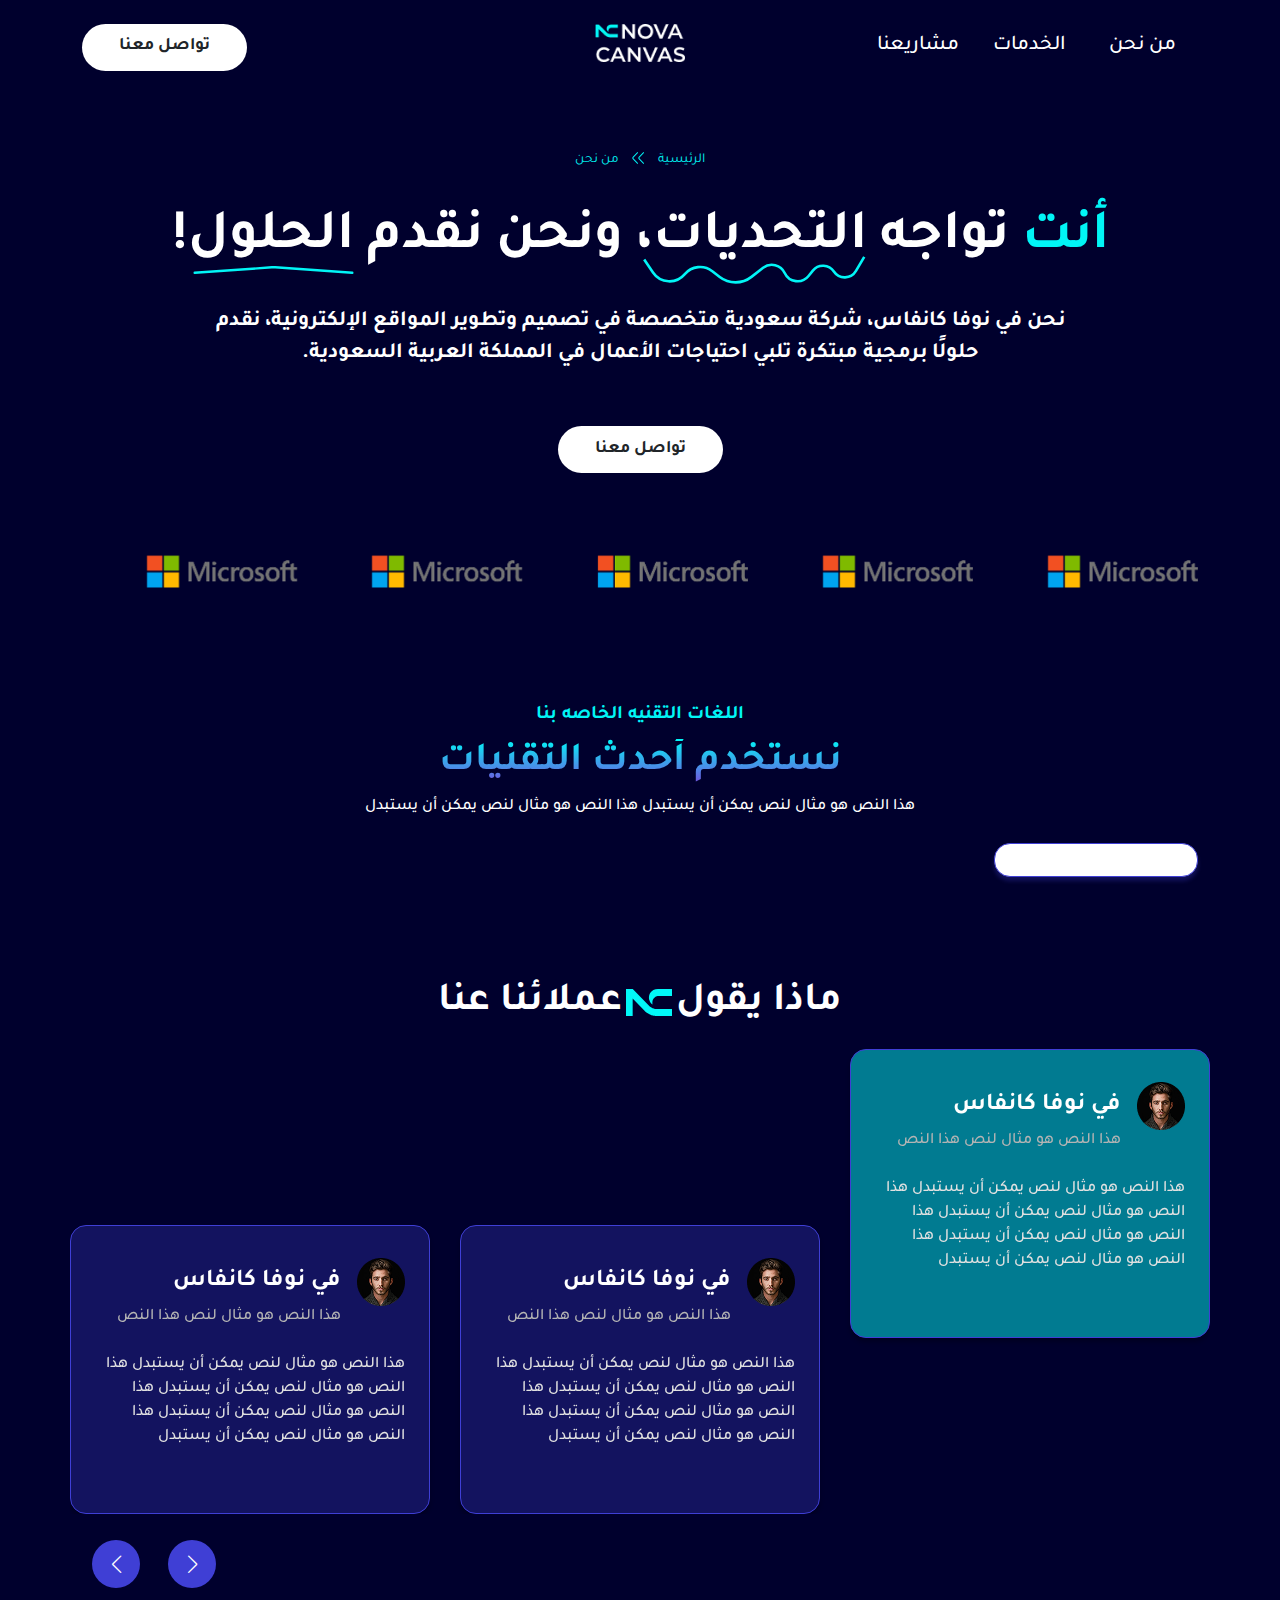
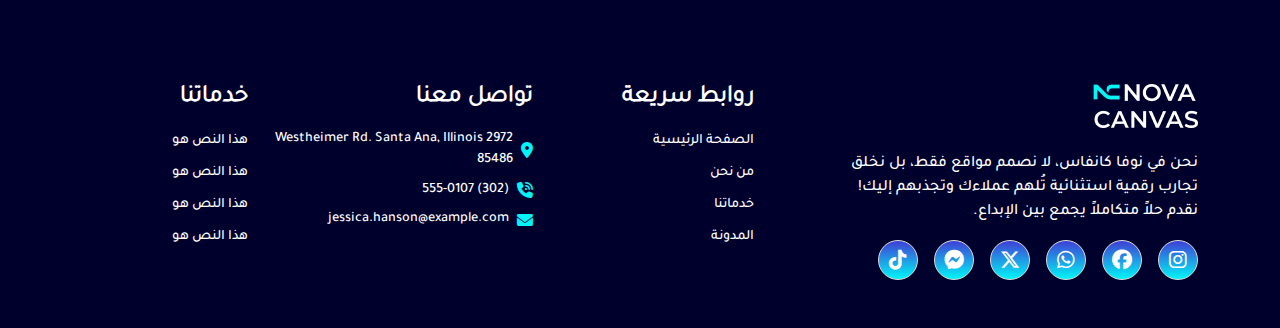
==== about.html @ 85c9d296 "home" ====
<!DOCTYPE html>
<!-- <html lang="ar" dir="ltr"> -->
<html lang="ar" dir="rtl">
<head>
    <!-- meta tag -->
    <meta charset="utf-8">
    <title>Nova Landing Page</title>
    <meta name="description" content="">
    <!-- responsive tag -->
    <meta http-equiv="x-ua-compatible" content="ie=edge">
    <meta name="viewport" content="width=device-width, initial-scale=1">
    <!-- favicon -->
    <link rel="apple-touch-icon" href="assets/image/fav/nova.png">
    <link rel="shortcut icon" type="image/x-icon" href="assets/image/fav/nova.png">
    <!-- bootstrap v5.3.3 css -->
    <!-- <link rel="stylesheet" type="text/css" href="assets/bootstrap/css/bootstrap.min.css"> -->
    <link rel="stylesheet" type="text/css" href="assets/bootstrap/css/bootstrap.rtl.min.css">
    <!-- AOS animation css -->
    <link rel="stylesheet" type="text/css" href="assets/AOS/aos.css">
    <!--Font-awesome-->
    <link rel="stylesheet" href="https://cdnjs.cloudflare.com/ajax/libs/font-awesome/6.4.2/css/all.min.css" />
    <!-- Swiper Slider css -->
    <link rel="stylesheet" type="text/css" href="assets/swiper/css/swiper-bundle.min.css">
    <!-- style css -->
    <link rel="stylesheet" type="text/css" href="assets/sass/general.css">
    <script src="assets/js/gsap.min.js"></script>
    <!--[if lt IE 9]>
            <script src="https://oss.maxcdn.com/html5shiv/3.7.2/html5shiv.min.js"></script>
            <script src="https://oss.maxcdn.com/respond/1.4.2/respond.min.js"></script>
    <![endif]-->
</head>
<body id="vertical">
    <!-- ============================================================== -->
    <!-- Header -->
    <!-- ============================================================== -->
    <header>
        <div class="container">
            <div class="row">
                <div class="col-lg col-2">
                    <nav>
                        <ul class="nav-links d-flex align-items-center gap-3">
                            <li class="position-relative">
                                <a href="about.html" class="btn hover-button p-0">
                                    <span class="top content">من نحن</span>
                                    <span class="bottom content">من نحن</span>
                                </a>
                            </li>
                            <li class="position-relative">
                                <a href="#" class="btn hover-button p-0">
                                    <span class="top content">الخدمات</span>
                                    <span class="bottom content">الخدمات</span>
                                </a>
                            </li>
                            <li class="position-relative">
                                <a href="#" class="btn hover-button p-0">
                                    <span class="top content">مشاريعنا</span>
                                    <span class="bottom content">مشاريعنا</span>
                                </a>
                            </li>
                            <li class="position-relative d-lg-none d-sm-block">
                                <a href="#" class="contact-link text-white">
                                    <span>تواصل معنا</span>
                                </a>
                            </li>
                        </ul>
                        <div class="menu-toggle">&#9776;</div>
                    </nav>
                </div>
                <div class="col-lg col-10 d-flex header-logo-part">
                    <div class="logo">
                        <a href="index.html">
                            <img width="90px" src="assets/image/logo/logo.webp" alt="logo" />
                        </a>
                    </div>
                </div>
                <div class="col-lg d-lg-flex d-none  justify-content-end">
                    <button class="btn btn-contact-btn border-0 d-flex align-items-center justify-content-center gap-2">
                        <span>تواصل معنا</span>
                        <img width="24px" src="assets/image/icon/Arrow left-circle.svg" alt="icon" />
                    </button>
                </div>
            </div>
        </div>
    </header>
    <!-- ============================================================== -->
    <!-- Breadcrumb -->
    <!-- ============================================================== -->
    <section  class="breadcrumb-section">
      <div class="container">
        <ol class="breadcrumb justify-content-center">
            <li class="breadcrumb-item"><a class="text-secondary" href="index.html">الرئيسية</a></li>
            <li class="breadcrumb-item text-secondary active" aria-current="page">من نحن</li>
          </ol>
      </div>
    </section>
    <!-- ============================================================== -->
    <!-- About Banner -->
    <!-- ============================================================== -->
    <section class="about-banner">
        <div class="container">
            <div class="row justify-content-center">
                <div class="col-lg-12 col-md-12">
                    <div class="about-banner-text d-flex flex-column align-items-center justify-content-center text-center  py-3" data-aos="fade-up">
                        <h1><span class="text-secondary">أنت</span> تواجه <span class="challenges position-relative pb-4">التحديات،</span> ونحن نقدم <span class="solutions position-relative pb-4">الحلول</span>!</h1>
                        <p>
                            نحن في نوفا كانفاس، شركة سعودية متخصصة في تصميم وتطوير المواقع الإلكترونية، نقدم حلولًا برمجية مبتكرة تلبي احتياجات الأعمال في المملكة العربية السعودية.
                        </p>
                        <button class="btn btn-contact-btn border-0 d-flex align-items-center justify-content-center gap-2 mt-4">
                            <span>تواصل معنا</span>
                            <img width="24px" src="assets/image/icon/Arrow left-circle.svg" alt="icon" />
                        </button>
                    </div>
                </div>
            </div>
        </div>
    </section>
    <!-- ============================================================== -->
    <!-- Brands -->
    <!-- ============================================================== -->
    <section class="brands-section py-5">
        <div class="container">
            <!-- Swiper -->
            <div class="swiper mySwiper brands">
                <div class="swiper-wrapper">
                    <div class="swiper-slide">
                        <div class="brand-box d-flex align-items-center justify-content-center">
                            <img class="img-fluid w-100" src="assets/image/brand/brand.png" alt="image" />
                        </div>
                    </div>
                    <!---->
                    <div class="swiper-slide">
                        <div class="brand-box d-flex align-items-center justify-content-center">
                            <img class="img-fluid w-100" src="assets/image/brand/brand.png" alt="image" />
                        </div>
                    </div>
                    <!---->
                    <div class="swiper-slide">
                        <div class="brand-box d-flex align-items-center justify-content-center">
                            <img class="img-fluid w-100" src="assets/image/brand/brand.png" alt="image" />
                        </div>
                    </div>
                    <!---->
                    <div class="swiper-slide">
                        <div class="brand-box d-flex align-items-center justify-content-center">
                            <img class="img-fluid w-100" src="assets/image/brand/brand.png" alt="image" />
                        </div>
                    </div>
                    <!---->
                    <div class="swiper-slide">
                        <div class="brand-box d-flex align-items-center justify-content-center">
                            <img class="img-fluid w-100" src="assets/image/brand/brand.png" alt="image" />
                        </div>
                    </div>
                    <!---->
                    <div class="swiper-slide">
                        <div class="brand-box d-flex align-items-center justify-content-center">
                            <img class="img-fluid w-100" src="assets/image/brand/brand.png" alt="image" />
                        </div>
                    </div>
                    <!---->
                    <div class="swiper-slide">
                        <div class="brand-box d-flex align-items-center justify-content-center">
                            <img class="img-fluid w-100" src="assets/image/brand/brand.png" alt="image" />
                        </div>
                    </div>
                    <!---->
                </div>
            </div>
        </div>
    </section>
    
    <!-- ============================================================== -->
    <!-- Technical Skills -->
    <!-- ============================================================== -->
    <section class="technical-skills py-5">
        <div class="container">
            <div class="technical-skills-title d-flex flex-column align-items-center row-gap-2 mb-4">
                <span class="d-block">اللغات التقنيه الخاصه بنا</span>
                <h2 class="titel-section">نستخدم أحدث التقنيات</h2>
                <p>هذا النص هو مثال لنص يمكن أن يستبدل هذا النص هو مثال لنص يمكن أن يستبدل </p>
            </div>
            <div class="row row-cols-1 row-cols-sm-2 row-cols-md-4 row-cols-lg-5">
                <div class="col">
                    <div class="technical-skills-box d-flex align-items-center justify-content-center bg-white">

                    </div>
                </div>
            </div>
        </div>
    </section>
    <!-- ============================================================== -->
    <!--Customer Reviews -->
    <!-- ============================================================== -->
    <section class="customer-reviews py-5">
        <div class="container">
            <div class="row mb-3">
                <div class="titel d-flex flex-wrap align-items-center justify-content-center gap-1">
                    <span>ماذا يقول</span>
                    <img width="46px" src="assets/image/icon/icon-title.svg" alt="icon" />
                    <span>عملائنا عنا</span>
                </div>
            </div>
            <div class="row">
                <!-- Swiper -->
                <div class="swiper mySwiper customerSwiper">
                    <div class="swiper-wrapper">
                        <div class="swiper-slide">
                            <div class="customer-reviews-card">
                                <div class="card-header d-flex flex-wrap align-items-baseline gap-3 mb-4">
                                    <div class="card-header-image">
                                        <img width="100%" src="assets/image/img/client.png" alt="image" />
                                    </div>
                                    <div class="card-header-text d-flex flex-column row-gap-2">
                                        <h5>في نوفا كانفاس</h5>
                                        <p>هذا النص هو مثال لنص هذا النص </p>
                                    </div>
                                </div>
                                <div class="card-body">
                                    <p>
                                        هذا النص هو مثال لنص يمكن أن يستبدل هذا النص هو مثال لنص يمكن أن يستبدل هذا النص
                                        هو مثال
                                        لنص يمكن أن يستبدل هذا النص هو مثال لنص يمكن أن يستبدل
                                    </p>
                                </div>
                            </div>
                        </div>
                        <!---->
                        <div class="swiper-slide">
                            <div class="customer-reviews-card">
                                <div class="card-header d-flex flex-wrap align-items-baseline gap-3 mb-4">
                                    <div class="card-header-image">
                                        <img width="100%" src="assets/image/img/client.png" alt="image" />
                                    </div>
                                    <div class="card-header-text d-flex flex-column row-gap-2">
                                        <h5>في نوفا كانفاس</h5>
                                        <p>هذا النص هو مثال لنص هذا النص </p>
                                    </div>
                                </div>
                                <div class="card-body">
                                    <p>
                                        هذا النص هو مثال لنص يمكن أن يستبدل هذا النص هو مثال لنص يمكن أن يستبدل هذا النص
                                        هو مثال
                                        لنص يمكن أن يستبدل هذا النص هو مثال لنص يمكن أن يستبدل
                                    </p>
                                </div>
                            </div>
                        </div>
                        <!---->
                        <div class="swiper-slide">
                            <div class="customer-reviews-card">
                                <div class="card-header d-flex flex-wrap align-items-baseline gap-3 mb-4">
                                    <div class="card-header-image">
                                        <img width="100%" src="assets/image/img/client.png" alt="image" />
                                    </div>
                                    <div class="card-header-text d-flex flex-column row-gap-2">
                                        <h5>في نوفا كانفاس</h5>
                                        <p>هذا النص هو مثال لنص هذا النص </p>
                                    </div>
                                </div>
                                <div class="card-body">
                                    <p>
                                        هذا النص هو مثال لنص يمكن أن يستبدل هذا النص هو مثال لنص يمكن أن يستبدل هذا النص
                                        هو مثال
                                        لنص يمكن أن يستبدل هذا النص هو مثال لنص يمكن أن يستبدل
                                    </p>
                                </div>
                            </div>
                        </div>
                        <!---->
                        <div class="swiper-slide">
                            <div class="customer-reviews-card">
                                <div class="card-header d-flex flex-wrap align-items-baseline gap-3 mb-4">
                                    <div class="card-header-image">
                                        <img width="100%" src="assets/image/img/client.png" alt="image" />
                                    </div>
                                    <div class="card-header-text d-flex flex-column row-gap-2">
                                        <h5>في نوفا كانفاس</h5>
                                        <p>هذا النص هو مثال لنص هذا النص </p>
                                    </div>
                                </div>
                                <div class="card-body">
                                    <p>
                                        هذا النص هو مثال لنص يمكن أن يستبدل هذا النص هو مثال لنص يمكن أن يستبدل هذا النص
                                        هو مثال
                                        لنص يمكن أن يستبدل هذا النص هو مثال لنص يمكن أن يستبدل
                                    </p>
                                </div>
                            </div>
                        </div>
                        <!---->
                    </div>
                </div>
            </div>
            <div class="arrow-slider d-flex align-items-center justify-content-end gap-5 mt-5">
                <div
                    class="swiper-button-next swiper-btn position-relative d-flex align-items-center justify-content-center">
                </div>
                <div
                    class="swiper-button-prev swiper-btn position-relative d-flex align-items-center justify-content-center">
                </div>
            </div>
        </div>
    </section>
    <!-- ============================================================== -->
    <!--Footer -->
    <!-- ============================================================== -->
    <footer class="py-5">
        <div class="container">
            <div class="row row-gap-4">
                <div class="col-lg-4 col-md-6">
                    <div class="footer-description">
                        <a href="index.html" class="d-block mb-4">
                            <img src="assets/image/logo/logo.webp" alt="image" />
                        </a>
                        <p class="mb-3">
                            نحن في نوفا كانفاس، لا نصمم مواقع فقط، بل نخلق تجارب رقمية استثنائية تُلهم عملاءك وتجذبهم
                            إليك! نقدم حلاً متكاملاً يجمع بين الإبداع.
                        </p>
                        <ul class="social-links d-flex flex-wrap align-items-center gap-3">
                            <li>
                                <a href="#" class="d-flex align-items-center justify-content-center text-white">
                                    <i class="fa-brands fa-instagram"></i>
                                </a>
                            </li>
                            <li>
                                <a href="#" class="d-flex align-items-center justify-content-center text-white">
                                    <i class="fa-brands fa-facebook"></i>
                                </a>
                            </li>
                            <li>
                                <a href="#" class="d-flex align-items-center justify-content-center text-white">
                                    <i class="fa-brands fa-whatsapp"></i>
                                </a>
                            </li>
                            <li>
                                <a href="#" class="d-flex align-items-center justify-content-center text-white">
                                    <i class="fa-brands fa-x-twitter"></i>
                                </a>
                            </li>
                            <li>
                                <a href="#" class="d-flex align-items-center justify-content-center text-white">
                                    <i class="fa-brands fa-facebook-messenger"></i>
                                </a>
                            </li>
                            <li>
                                <a href="#" class="d-flex align-items-center justify-content-center text-white">
                                    <i class="fa-brands fa-tiktok"></i>
                                </a>
                            </li>
                        </ul>
                    </div>
                </div>
                <!---->
                <div class="col-lg-3 col-md-6 d-flex justify-content-lg-center">
                    <div class="footer-link">
                        <h4 class="footer-title mb-3">روابط سريعة</h4>
                        <ul class="list-link d-flex flex-column row-gap-2">
                            <li>
                                <a href="#">الصفحة الرئيسية</a>
                            </li>
                            <li>
                                <a href="#">من نحن</a>
                            </li>
                            <li>
                                <a href="#">خدماتنا</a>
                            </li>
                            <li>
                                <a href="#">المدونة</a>
                            </li>
                        </ul>
                    </div>
                </div>
                <!---->
                <div class="col-lg-3 col-md-6 d-flex">
                    <div class="footer-link">
                        <h4 class="footer-title mb-3">تواصل معنا</h4>
                        <ul class="list-link d-flex flex-column row-gap-2">
                            <li>
                                <a href="#" class="d-flex align-items-center gap-2">
                                    <i class="fa-solid fa-location-dot"></i>
                                    <span>2972 Westheimer Rd. Santa Ana, Illinois 85486 </span>
                                </a>
                            </li>
                            <li>
                                <a href="#" class="d-flex align-items-center gap-2">
                                    <i class="fa-solid fa-phone-volume"></i>
                                    <span>(302) 555-0107</span>
                                </a>
                            </li>
                            <li>
                                <a href="#" class="d-flex align-items-center gap-2">
                                    <i class="fa-solid fa-envelope"></i>
                                    <span>jessica.hanson@example.com</span>
                                </a>
                            </li>
                        </ul>
                    </div>
                </div>
                <!---->
                <div class="col-lg-2 col-md-6 d-flex">
                    <div class="footer-link">
                        <h4 class="footer-title mb-3">خدماتنا</h4>
                        <ul class="list-link d-flex flex-column row-gap-2">
                            <li>
                                <a href="#">هذا النص هو</a>
                            </li>
                            <li>
                                <a href="#">هذا النص هو</a>
                            </li>
                            <li>
                                <a href="#">هذا النص هو</a>
                            </li>
                            <li>
                                <a href="#">هذا النص هو</a>
                            </li>
                        </ul>
                    </div>
                </div>
            </div>
        </div>
    </footer>
    <!-- ============================================================== -->
    <!-- back-to-top -->
    <!-- ============================================================== -->
    <button class="back-to-top p-0 m-0" type="button"></button>
    <script src="assets/bootstrap/js/bootstrap.bundle.min.js"></script>
    <script src="https://cdnjs.cloudflare.com/ajax/libs/popper.js/1.14.3/umd/popper.min.js"></script>
    <!--JQuery Js-->
    <script src="assets/jq/jQuery.js"></script>
    <!-- AOS JS -->
    <script src="assets/AOS/aos.js"></script>
    <!--ScrollTrigger-->
    <script src="assets/js/ScrollTrigger.min.js"></script>
    <!--lenis-->
    <script src="assets/js/lenis.js"></script>
    <script src="assets/js/imagesloaded.pkgd.min.js"></script>
    <script src="assets/js/script_lenis.js"></script>
    <!-- Swiper JS -->
    <script src="assets/swiper/js/swiper.min.js"></script>
    <!--Main Js-->
    <script src="assets/js/main.js"></script>
</body>

</html>
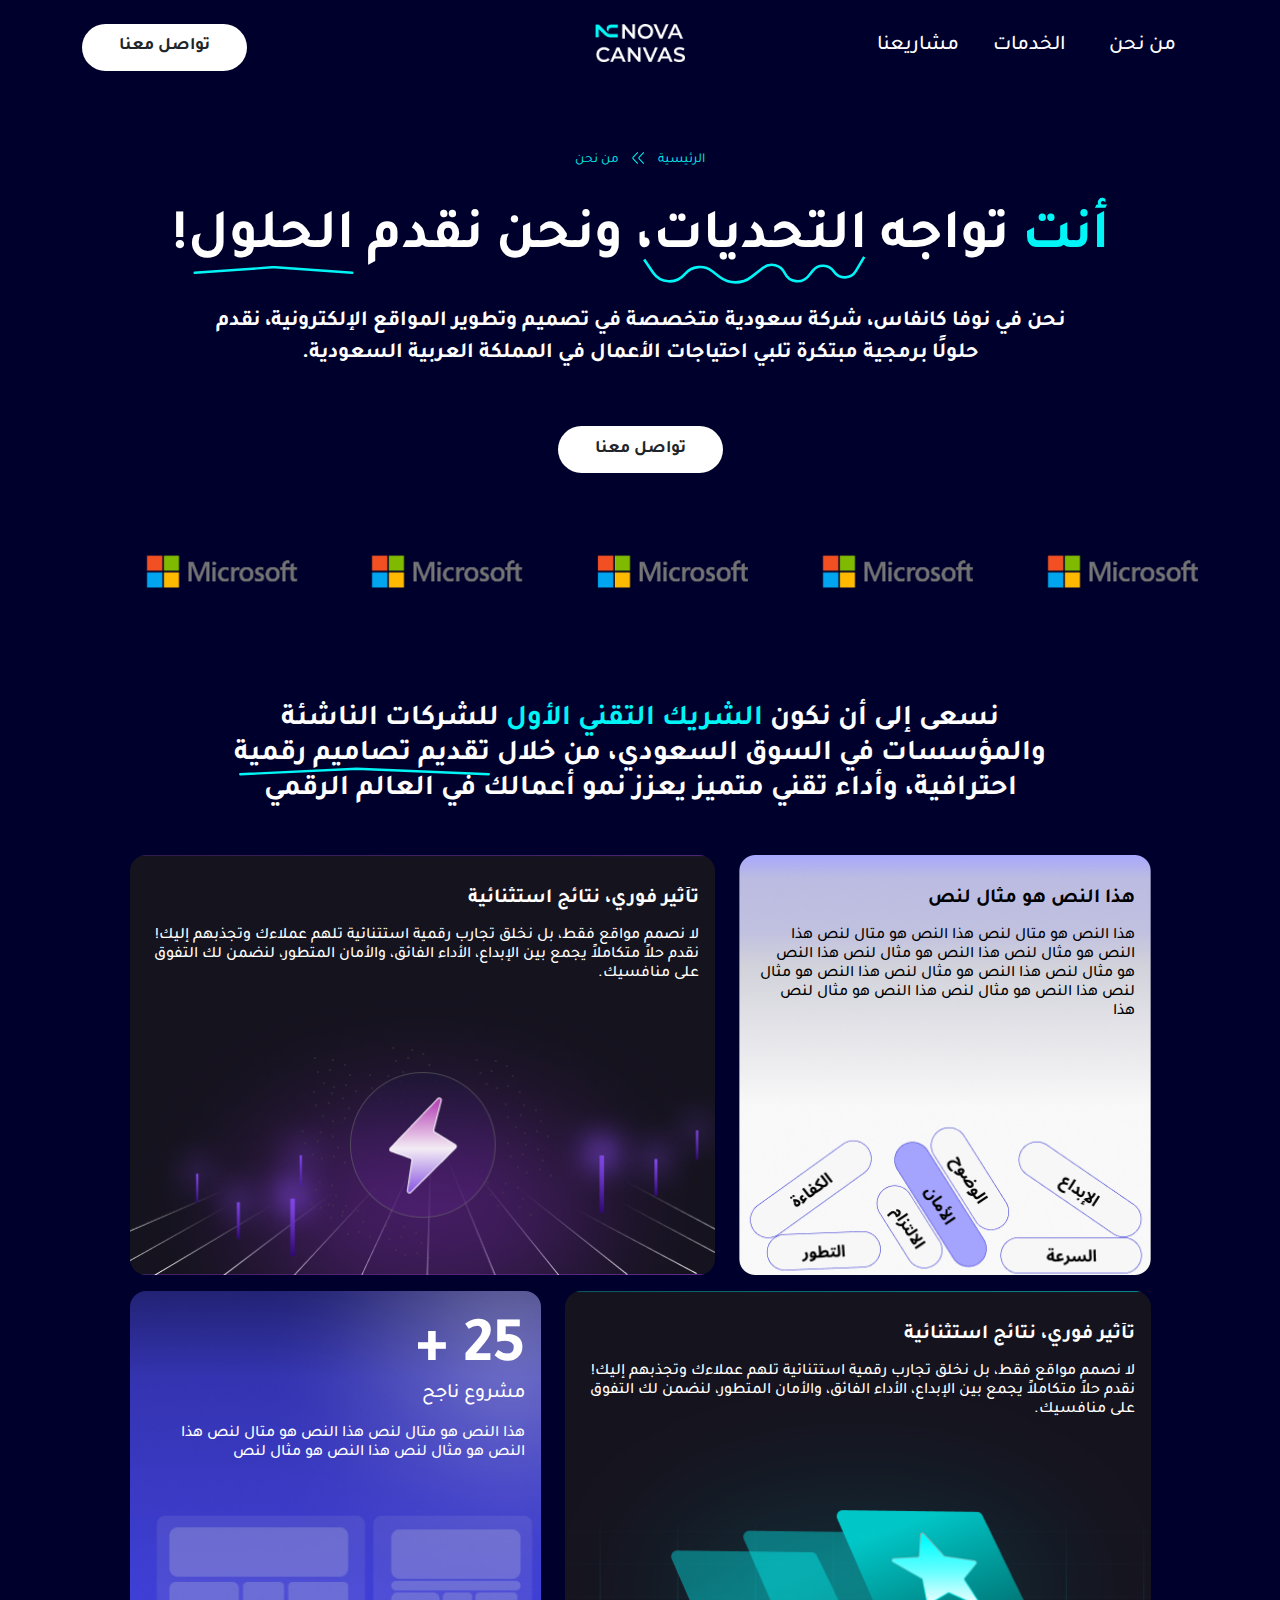
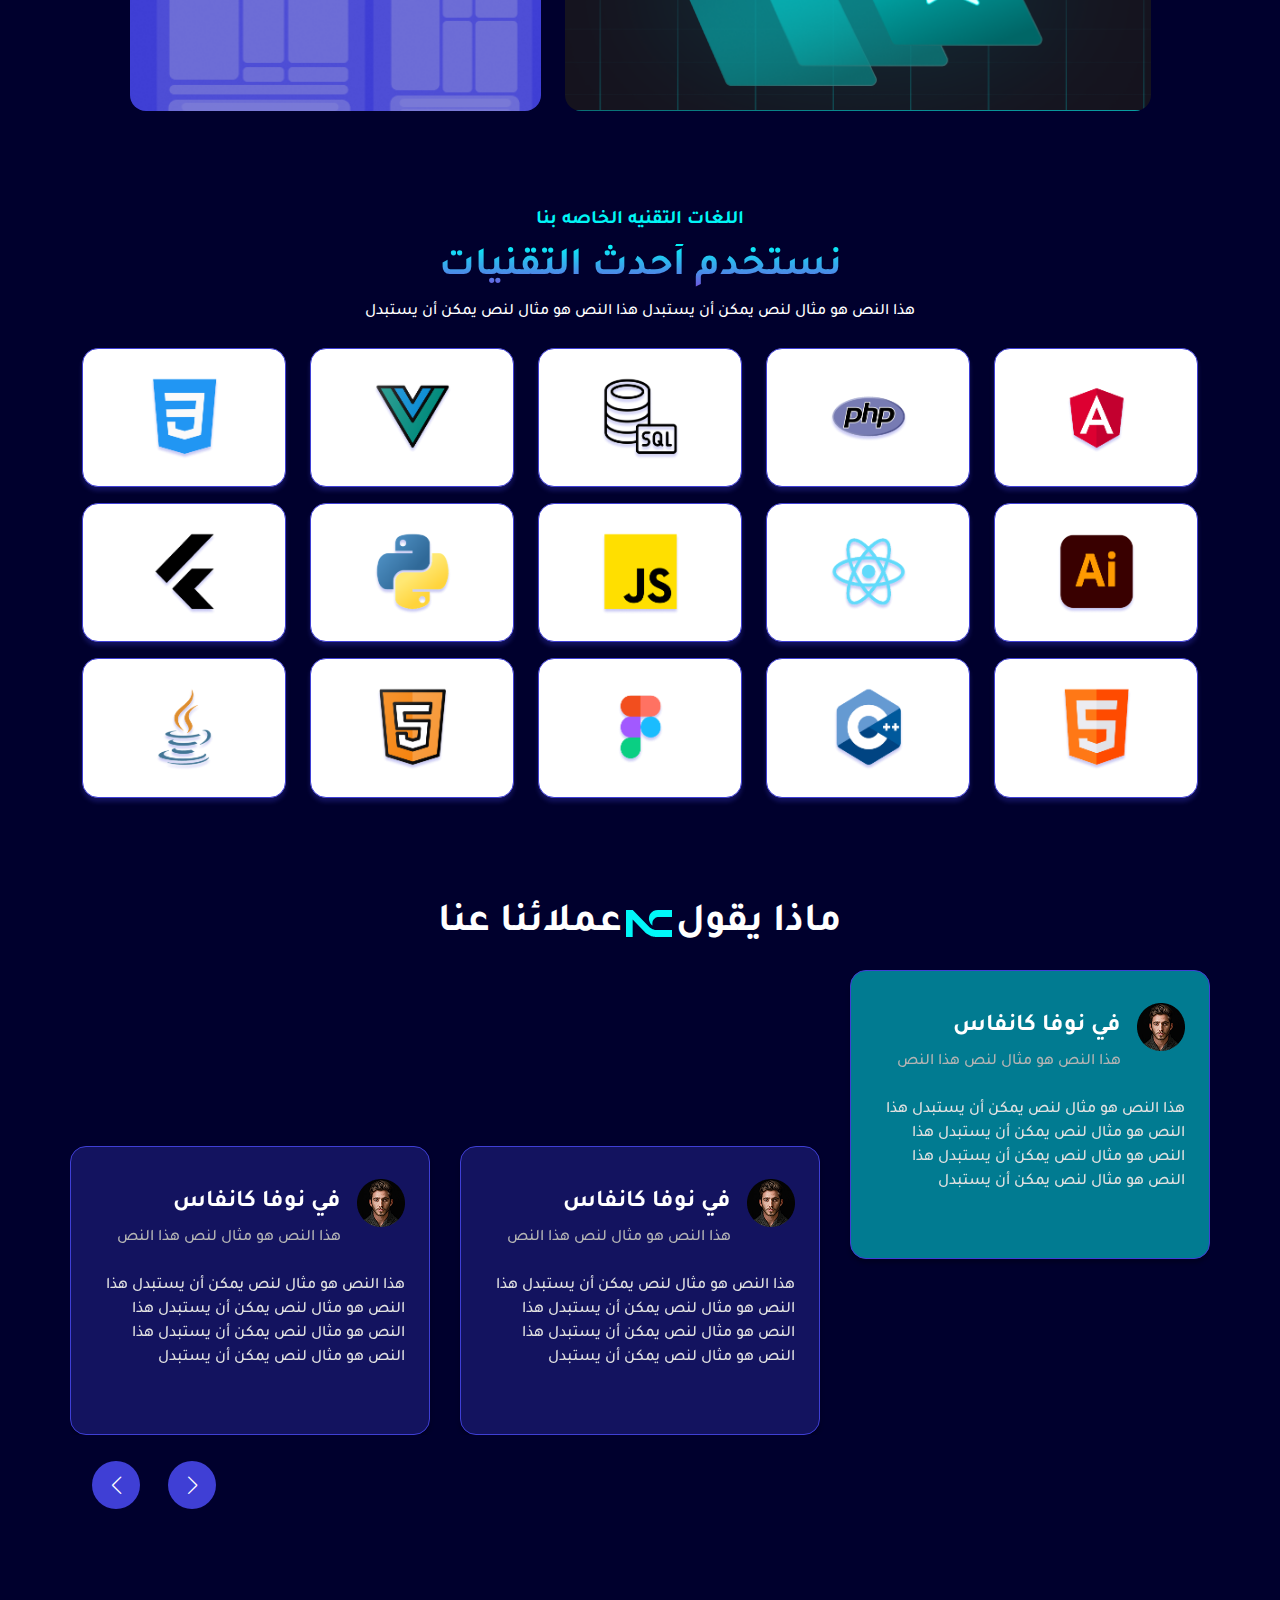
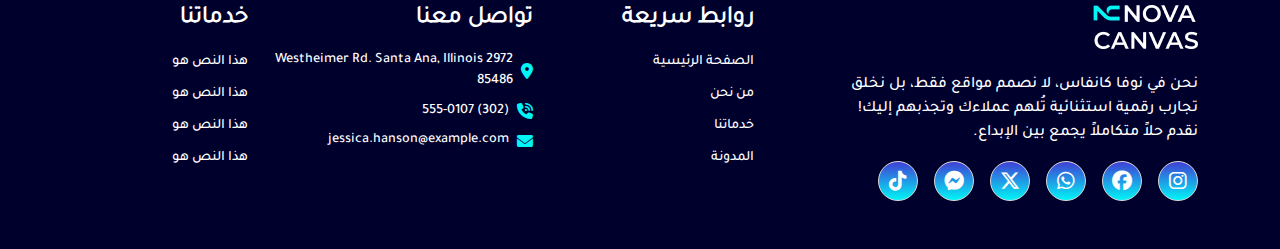
==== commit e255da55: "about" ====
--- a/about.html
+++ b/about.html
@@ -168,7 +168,65 @@
             </div>
         </div>
     </section>
-    
+    <!-- ============================================================== -->
+    <!-- Tech Partner -->
+    <!-- ============================================================== -->
+    <section class="tech-partner py-5">
+        <div class="container">
+            <div class="row justify-content-center">
+                <div class="col-lg-9 col-md-12">
+                    <h3 class="text-center tech-partner-title">نسعى إلى أن نكون <span class="text-secondary">الشريك التقني الأول</span> للشركات الناشئة والمؤسسات في السوق السعودي، من خلال <span class="position-relative title-line pb-4">تقديم تصاميم رقمية</span> احترافية، وأداء تقني متميز يعزز نمو أعمالك في العالم الرقمي</h3>
+                </div>
+            </div>
+            <div class="row justify-content-center">
+                <div class="col-lg-11">
+                    <div class="row row-gap-3">
+                        <div class="col-lg-5 col-md-5">
+                            <div class="tech-partner-card h-100"
+                            style="background: url(assets/image/img/text-bg.png);">
+                                <h4 class="mb-3 text-black">هذا النص هو مثال لنص </h4>
+                                <p class="text-black">
+                                    هذا النص هو مثال لنص هذا النص هو مثال لنص هذا النص هو مثال لنص هذا النص هو مثال لنص هذا النص هو مثال لنص هذا النص هو مثال لنص هذا النص هو مثال لنص هذا النص هو مثال لنص هذا النص هو مثال لنص هذا 
+                                </p>
+                            </div>
+                        </div>
+                        <div class="col-lg-7 col-md-7">
+                            <div class="tech-partner-card h-100"
+                            style="background: url(assets/image/img/circle-frame.png);">
+                                <h4 class="mb-3 text-white">تأثير فوري، نتائج استثنائية</h4>
+                                <p class="text-white">
+                                    لا نصمم مواقع فقط، بل نخلق تجارب رقمية استثنائية تُلهم عملاءك وتجذبهم إليك! نقدم حلاً متكاملاً يجمع بين الإبداع، الأداء الفائق، والأمان المتطور، لنضمن لك التفوق على منافسيك.
+                                </p>
+                            </div>
+                        </div>
+                        <div class="col-lg-7 col-md-7">
+                            <div class="tech-partner-card h-100"
+                            style="background: url(assets/image/img/star-bg.png);">
+                                <h4 class="mb-3 text-white">تأثير فوري، نتائج استثنائية</h4>
+                                <p class="text-white">
+                                    لا نصمم مواقع فقط، بل نخلق تجارب رقمية استثنائية تُلهم عملاءك وتجذبهم إليك! نقدم حلاً متكاملاً يجمع بين الإبداع، الأداء الفائق، والأمان المتطور، لنضمن لك التفوق على منافسيك.
+                                </p>
+                            </div>
+                        </div>
+                        <div class="col-lg-5 col-md-5">
+                            <div class="tech-partner-card h-100"
+                            style="background: url(assets/image/img/bulding.png);">
+                                <div class="mb-3">
+                                    <h3>
+                                         25 +
+                                    </h3>
+                                    <span>مشروع ناجح</span>
+                                </div>
+                                <p class="text-white">
+                                    هذا النص هو مثال لنص هذا النص هو مثال لنص هذا النص هو مثال لنص هذا النص هو مثال لنص 
+                                </p>
+                            </div>
+                        </div>
+                    </div>
+                </div>
+            </div>
+        </div>
+    </section>
     <!-- ============================================================== -->
     <!-- Technical Skills -->
     <!-- ============================================================== -->
@@ -179,10 +237,80 @@
                 <h2 class="titel-section">نستخدم أحدث التقنيات</h2>
                 <p>هذا النص هو مثال لنص يمكن أن يستبدل هذا النص هو مثال لنص يمكن أن يستبدل </p>
             </div>
-            <div class="row row-cols-1 row-cols-sm-2 row-cols-md-4 row-cols-lg-5">
-                <div class="col">
-                    <div class="technical-skills-box d-flex align-items-center justify-content-center bg-white">
-
+            <div class="row row-gap-3 row-cols-2 row-cols-xs-2 row-cols-sm-2 row-cols-md-4 row-cols-lg-5">
+                <div class="col">
+                    <div class="technical-skills-box d-flex align-items-center justify-content-center bg-white">
+                        <img width="140px" class="img-fluid" src="assets/image/brand/one.png" alt="image"/>
+                    </div>
+                </div>
+                <div class="col">
+                    <div class="technical-skills-box d-flex align-items-center justify-content-center bg-white">
+                        <img width="140px" class="img-fluid" src="assets/image/brand/two.png" alt="image"/>
+                    </div>
+                </div>
+                <div class="col">
+                    <div class="technical-skills-box d-flex align-items-center justify-content-center bg-white">
+                        <img width="140px" class="img-fluid" src="assets/image/brand/three.png" alt="image"/>
+                    </div>
+                </div>
+                <div class="col">
+                    <div class="technical-skills-box d-flex align-items-center justify-content-center bg-white">
+                        <img width="140px" class="img-fluid" src="assets/image/brand/four.png" alt="image"/>
+                    </div>
+                </div>
+                <div class="col">
+                    <div class="technical-skills-box d-flex align-items-center justify-content-center bg-white">
+                        <img width="140px" class="img-fluid" src="assets/image/brand/five.png" alt="image"/>
+                    </div>
+                </div>
+                <div class="col">
+                    <div class="technical-skills-box d-flex align-items-center justify-content-center bg-white">
+                        <img width="140px" class="img-fluid" src="assets/image/brand/six.png" alt="image"/>
+                    </div>
+                </div>
+                <div class="col">
+                    <div class="technical-skills-box d-flex align-items-center justify-content-center bg-white">
+                        <img width="140px" class="img-fluid" src="assets/image/brand/seven.png" alt="image"/>
+                    </div>
+                </div>
+                <div class="col">
+                    <div class="technical-skills-box d-flex align-items-center justify-content-center bg-white">
+                        <img width="140px" class="img-fluid" src="assets/image/brand/eight.png" alt="image"/>
+                    </div>
+                </div>
+                <div class="col">
+                    <div class="technical-skills-box d-flex align-items-center justify-content-center bg-white">
+                        <img width="140px" class="img-fluid" src="assets/image/brand/nine.png" alt="image"/>
+                    </div>
+                </div>
+                <div class="col">
+                    <div class="technical-skills-box d-flex align-items-center justify-content-center bg-white">
+                        <img width="140px" class="img-fluid" src="assets/image/brand/ten.png" alt="image"/>
+                    </div>
+                </div>
+                <div class="col">
+                    <div class="technical-skills-box d-flex align-items-center justify-content-center bg-white">
+                        <img width="140px" class="img-fluid" src="assets/image/brand/one-1.png" alt="image"/>
+                    </div>
+                </div>
+                <div class="col">
+                    <div class="technical-skills-box d-flex align-items-center justify-content-center bg-white">
+                        <img width="140px" class="img-fluid" src="assets/image/brand/one-2.png" alt="image"/>
+                    </div>
+                </div>
+                <div class="col">
+                    <div class="technical-skills-box d-flex align-items-center justify-content-center bg-white">
+                        <img width="140px" class="img-fluid" src="assets/image/brand/one-3.png" alt="image"/>
+                    </div>
+                </div>
+                <div class="col">
+                    <div class="technical-skills-box d-flex align-items-center justify-content-center bg-white">
+                        <img width="140px" class="img-fluid" src="assets/image/brand/one-4.png" alt="image"/>
+                    </div>
+                </div>
+                <div class="col">
+                    <div class="technical-skills-box d-flex align-items-center justify-content-center bg-white">
+                        <img width="140px" class="img-fluid" src="assets/image/brand/one-5.png" alt="image"/>
                     </div>
                 </div>
             </div>
--- a/assets/sass/general.css
+++ b/assets/sass/general.css
@@ -1784,6 +1784,131 @@
 }
 
 /*-----------------------
+    Contact
+-------------------------*/
+.contact-section .title-section-part .title-section {
+  padding-block: 25px;
+  font-size: 64px;
+  font-weight: 800;
+  font-family: "Tajawal-Bold", sans-serif;
+  background: linear-gradient(to right, #7c44dd, #01f7f8);
+  -webkit-background-clip: text;
+  background-clip: text;
+  -webkit-text-fill-color: transparent;
+}
+@media (max-width: 767.98px) {
+  .contact-section .title-section-part .title-section {
+    font-size: 32px;
+    padding-block: 20px;
+  }
+}
+.contact-section .title-section-part .title-section-img {
+  width: 500px;
+  margin-inline: auto;
+}
+@media (max-width: 767.98px) {
+  .contact-section .title-section-part .title-section-img {
+    width: 250px;
+  }
+}
+.contact-section .title-section-part .title-section-para {
+  font-family: "Tajawal-Bold", sans-serif;
+  font-size: 24px;
+  max-width: 80%;
+  margin-inline: auto;
+  margin-block: 20px;
+}
+@media (max-width: 767.98px) {
+  .contact-section .title-section-part .title-section-para {
+    font-size: 16px;
+    padding-block: 10px;
+  }
+}
+.contact-section .title-section-part .contact-us-btn {
+  margin-inline: auto;
+  color: #000;
+  font-weight: bold;
+  padding: 5px 25px;
+  border-radius: 20px;
+  background-color: white;
+}
+
+.contact-form-section {
+  background-color: #f4f4f4;
+  position: relative;
+  color: #000;
+}
+.contact-form-section .container {
+  position: relative;
+  z-index: 50;
+}
+.contact-form-section .container .form .form-head {
+  display: flex;
+  align-items: end;
+  gap: 4px;
+  color: #3131FF;
+  font-family: "Tajawal-Bold", sans-serif;
+}
+.contact-form-section .container .form .form-head .form-line {
+  margin-block-end: 8px;
+  width: 30px;
+  height: 2px;
+  background-color: #3131FF;
+}
+.contact-form-section .container .form .form-subtitle {
+  margin-block-start: 8px;
+  font-size: 16px;
+}
+.contact-form-section .container .form .form-body {
+  padding-block: 10px;
+}
+.contact-form-section .container .form .form-body form .form-field {
+  position: relative;
+}
+.contact-form-section .container .form-info {
+  margin: auto;
+  max-width: 450px;
+  background-color: #3131FF;
+  color: #fff;
+}
+.contact-form-section .container .form-info-list {
+  display: flex;
+  flex-direction: column;
+  gap: 5px;
+}
+.contact-form-section .container .form-info-list .form-info-list-div h4 {
+  font-size: 20px;
+  font-weight: bold;
+}
+.contact-form-section .container .form-info-list .form-info-list-div .social {
+  padding-block: 10px;
+  display: flex;
+  flex-wrap: wrap;
+  gap: 10px;
+}
+@media (min-width: 768px) {
+  .contact-form-section {
+    padding-top: 40px;
+    padding-bottom: 40px;
+  }
+}
+@media (max-width: 767.98px) {
+  .contact-form-section {
+    padding-top: 20px;
+    padding-bottom: 20px;
+  }
+}
+.contact-form-section:after {
+  content: "";
+  top: 0;
+  height: 100%;
+  width: 25%;
+  left: 0;
+  position: absolute;
+  background-color: #01f5f6;
+}
+
+/*-----------------------
     About Banner
 -------------------------*/
 .about-banner-text {
@@ -1802,7 +1927,8 @@
     line-height: 3rem;
   }
 }
-.about-banner-text h1 .challenges::after, .about-banner-text h1 .solutions::after {
+.about-banner-text h1 .challenges::after,
+.about-banner-text h1 .solutions::after {
   content: "";
   position: absolute;
   top: unset;
@@ -1811,11 +1937,13 @@
   width: calc(100% - 5px);
   min-height: 43px;
 }
-html[dir=rtl] .about-banner-text h1 .challenges::after, html[dir=rtl] .about-banner-text h1 .solutions::after {
+html[dir=rtl] .about-banner-text h1 .challenges::after,
+html[dir=rtl] .about-banner-text h1 .solutions::after {
   right: 0;
   left: 0;
 }
-html[dir=ltr] .about-banner-text h1 .challenges::after, html[dir=ltr] .about-banner-text h1 .solutions::after {
+html[dir=ltr] .about-banner-text h1 .challenges::after,
+html[dir=ltr] .about-banner-text h1 .solutions::after {
   right: 0;
   left: 0;
 }
@@ -1844,4 +1972,96 @@
   .about-banner-text p {
     font-size: 1rem;
   }
+}
+
+/*-----------------------
+    Tech Partner
+-------------------------*/
+.tech-partner-title {
+  font-family: "Tajawal-Bold", sans-serif;
+  line-height: normal;
+  margin-bottom: 3rem;
+}
+@media (min-width: 992px) {
+  .tech-partner-title {
+    font-size: 1.8rem;
+  }
+}
+@media (max-width: 991.98px) {
+  .tech-partner-title {
+    font-size: 1.25rem;
+    line-height: 1.7rem;
+  }
+}
+.tech-partner-title .title-line::after {
+  content: "";
+  position: absolute;
+  top: unset;
+  bottom: 0;
+  display: block;
+  width: calc(100% - 5px);
+  min-height: 43px;
+  background: url(../image/icon/line.svg);
+  background-repeat: no-repeat;
+  background-position: center;
+  background-size: contain;
+}
+html[dir=rtl] .tech-partner-title .title-line::after {
+  right: 0;
+  left: 0;
+}
+html[dir=ltr] .tech-partner-title .title-line::after {
+  right: 0;
+  left: 0;
+}
+.tech-partner-card {
+  padding: 2rem 1rem;
+  border-radius: 1rem;
+  min-height: 420px;
+  background-repeat: no-repeat !important;
+  background-size: cover !important;
+  background-position: center !important;
+}
+.tech-partner-card h4 {
+  line-height: normal;
+  font-family: "Tajawal-Bold", sans-serif;
+  display: -webkit-box;
+  line-clamp: 1;
+  -webkit-line-clamp: 1;
+  -webkit-box-orient: vertical;
+  overflow: hidden;
+  text-overflow: ellipsis;
+}
+@media (min-width: 992px) {
+  .tech-partner-card h4 {
+    font-size: 1.25rem;
+  }
+}
+.tech-partner-card h3 {
+  font-family: "Tajawal-Bold", sans-serif;
+}
+@media (min-width: 992px) {
+  .tech-partner-card h3 {
+    font-size: 4rem;
+    line-height: 3.5rem;
+  }
+}
+@media (max-width: 991.98px) {
+  .tech-partner-card h3 {
+    font-size: 2rem;
+  }
+}
+.tech-partner-card span {
+  font-size: 1.25rem;
+  font-family: "Tajawal-Medium", sans-serif;
+}
+.tech-partner-card p {
+  line-height: normal;
+  font-family: "Tajawal-Medium", sans-serif;
+  display: -webkit-box;
+  line-clamp: 5;
+  -webkit-line-clamp: 5;
+  -webkit-box-orient: vertical;
+  overflow: hidden;
+  text-overflow: ellipsis;
 }/*# sourceMappingURL=general.css.map */